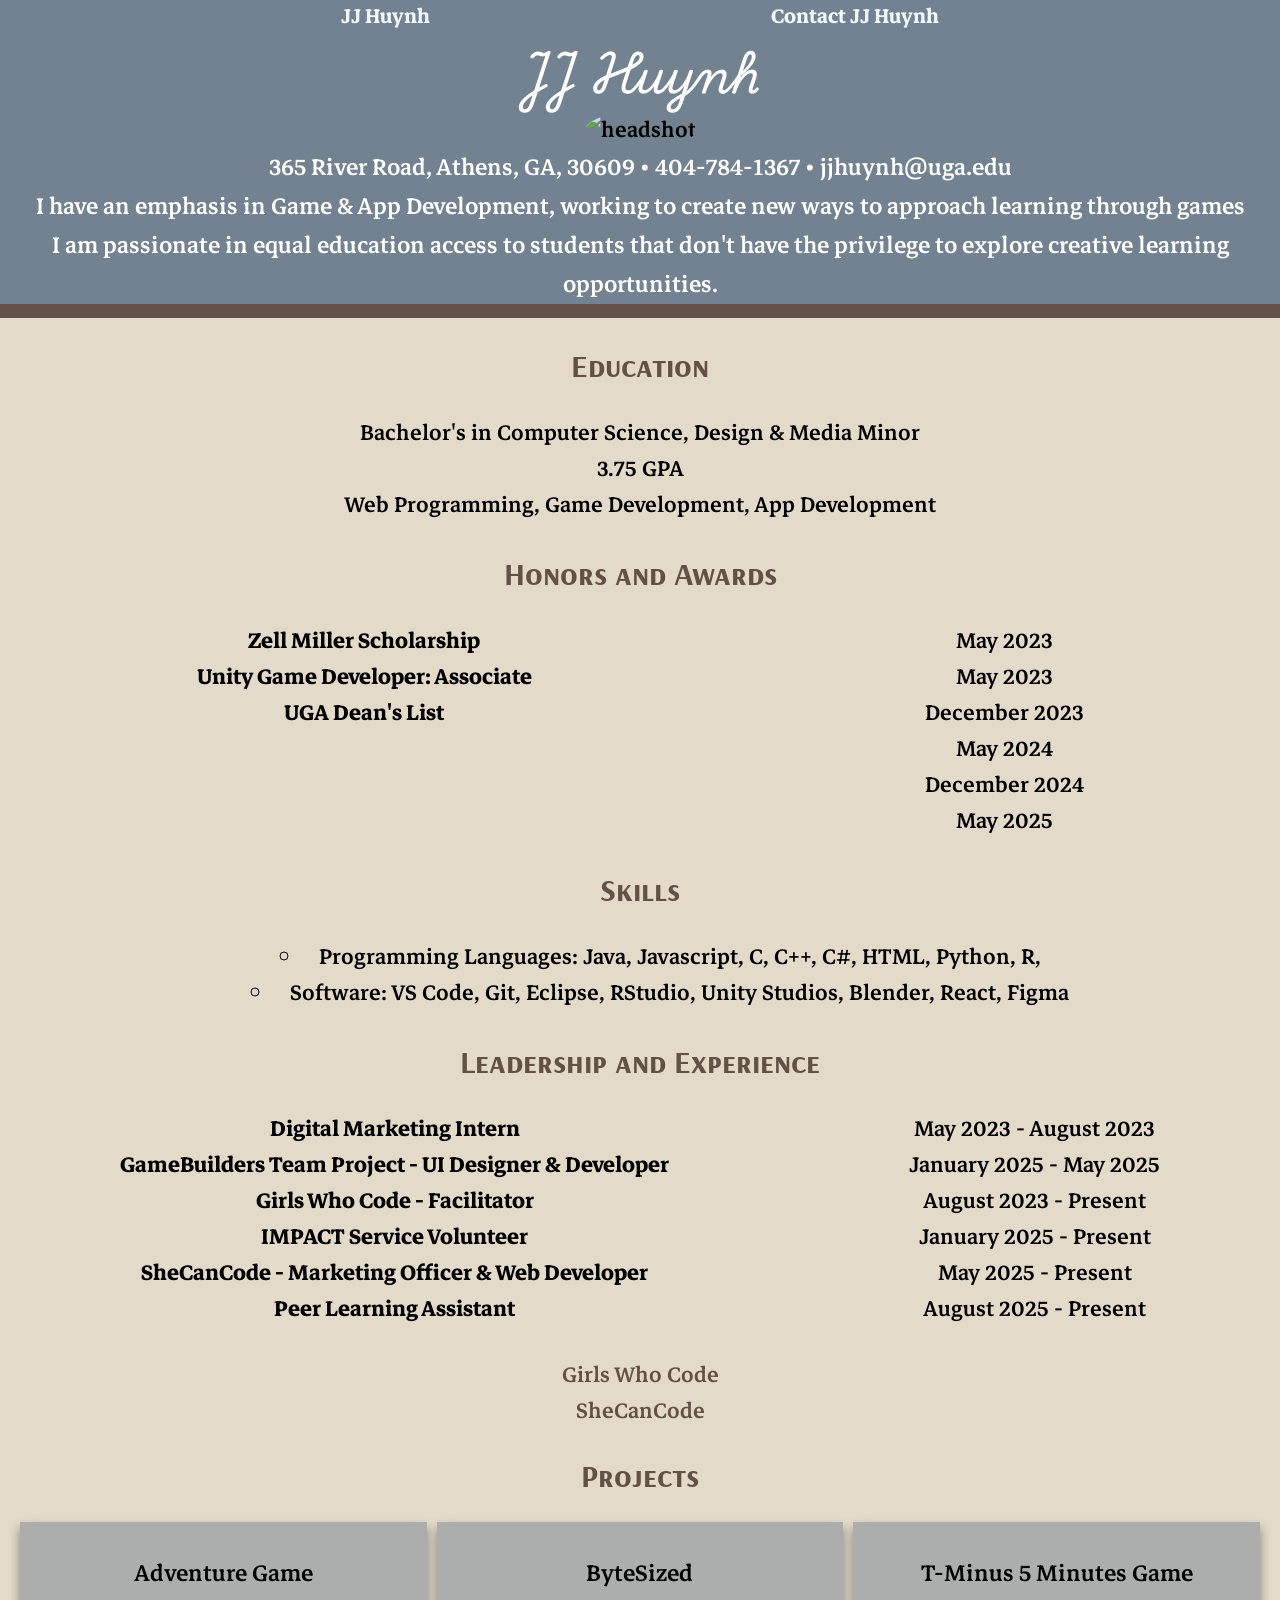
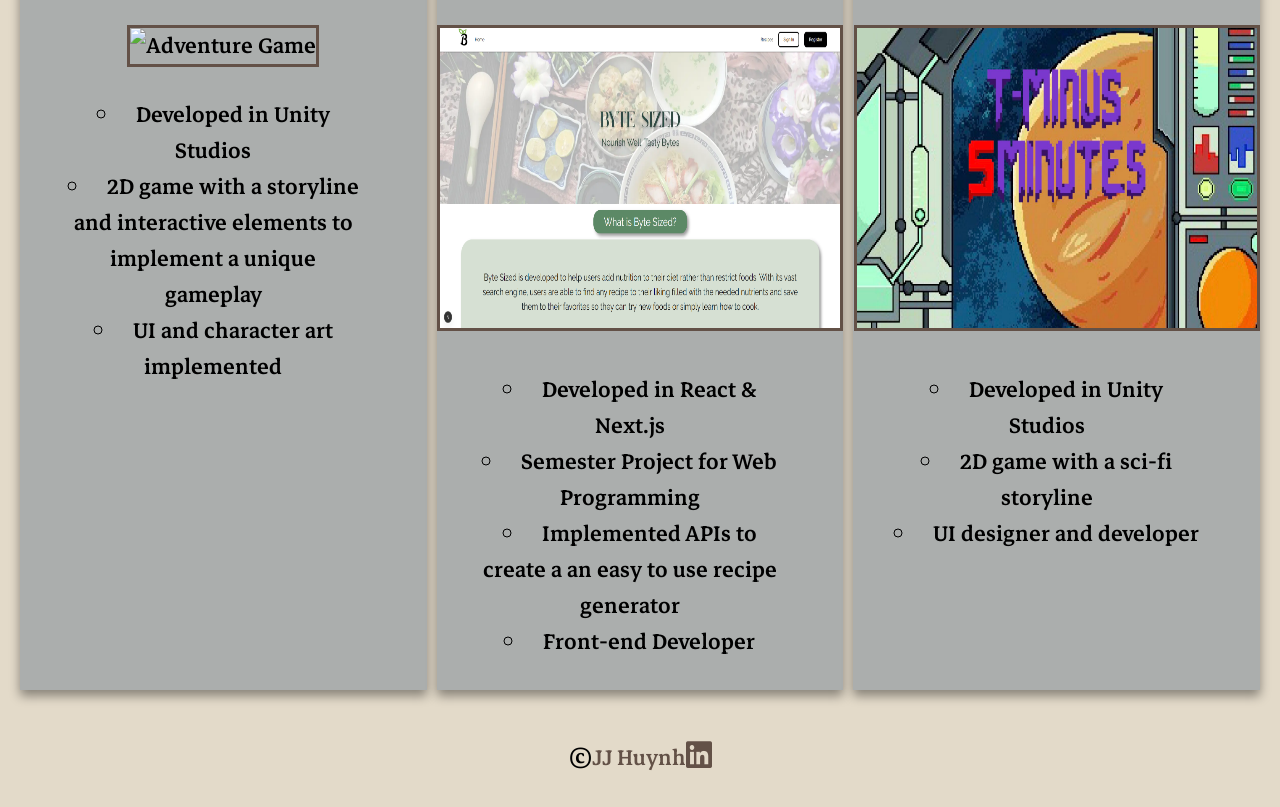
==== index.html @ e584d917 "cahnges" ====
<!DOCTYPE html>
<html lang="en">

<head>
    <meta charset="UTF-8">
    <meta name="viewport" content="width=device-width, initial-scale=1.0">
    <title>JJ Huynh</title>
    <link rel="stylesheet" href="https://cdnjs.cloudflare.com/ajax/libs/font-awesome/6.0.0-beta3/css/all.min.css">
    <link rel="stylesheet" href="css/style.css">
    <link rel="preconnect" href="https://fonts.googleapis.com">
    <link rel="preconnect" href="https://fonts.gstatic.com" crossorigin>
    <link
        href="https://fonts.googleapis.com/css2?family=Arsenal+SC:ital,wght@0,400;0,700;1,400;1,700&family=Markazi+Text:wght@400..700&family=Merriweather+Sans:ital,wght@0,300..800;1,300..800&family=Playwrite+DE+LA:wght@100..400&family=Thasadith:ital,wght@0,400;0,700;1,400;1,700&display=swap"
        rel="stylesheet">
</head>

<body>
    <nav>
        <p>
            JJ Huynh
        </p>
        <p>
            <a href="contact.html">Contact JJ Huynh</a>
        </p>
    </nav>
    <element class="splash">
        <section>
            <h1>
                JJ Huynh
            </h1>
            <img src="images/headshot.JPG" alt="headshot" width="200" height="200">
            <p>
                365 River Road, Athens, GA, 30609
                &bull;
                404-784-1367
                &bull;
                jjhuynh@uga.edu
            </p>
            <p>
                I have an emphasis in Game & App Development,
                working to create new ways to approach learning through games
                 <br> I am passionate in equal education access to students that don't have the privilege to explore creative learning opportunities.

                 
            </p>
        </section>
    </element>
    <hr>
    <section>
        <h2>
            Education
        </h2>
        <p>
           Bachelor's in Computer Science, Design & Media Minor
            <br>
            3.75 GPA
            <br>
            Web Programming, Game Development, App Development
        </p>
    </section>
    <section>
        <h2>
            Honors and Awards
        </h2>
        <dl>
            <dt>
                Zell Miller Scholarship
            <dd>
                May 2023
            </dd>
            </dt>
            <dt>
                Unity Game Developer: Associate
            <dd>
                May 2023
            </dd>
            </dt>
            <dt>
                UGA Dean's List
            <dd>
                December 2023 <br>
                May 2024 <br>
                December 2024 <br>
                May 2025
            </dd>
            </dt>
        </dl>
    </section>
    <section>
        <h2>
            Skills
        </h2>
        <ul>
            <li>
                Programming Languages: Java, Javascript, C, C++, C#, HTML, Python, R, 
            </li>
            <li>
                Software: VS Code, Git, Eclipse, RStudio, Unity Studios, Blender, React, Figma
            </li>
        </ul>
    </section>
    <section>
        <h2>
            Leadership and Experience
        </h2>
        <dl>
            <dt>
                Digital Marketing Intern
            <dd>
                May 2023 - August 2023
            </dd>
            </dt>
            <dt>
                GameBuilders Team Project - UI Designer & Developer
                <dd>
                    January 2025 - May 2025
                </dd>
            </dt>
            <dt>
                Girls Who Code - Facilitator
            <dd>
                August 2023 - Present
            </dd>
            <dt>
                IMPACT Service Volunteer 
                <dd>
                    January 2025 - Present
                </dd>
            </dt>
            </dt>
            <dt>
                SheCanCode - Marketing Officer & Web Developer
            <dd>
                May 2025 - Present
            </dd>
            </dt>
            <dt>
                Peer Learning Assistant
            <dd>
                August 2025 - Present
            </dd>
            </dt>
        </dl>
        <a href="https://girlswhocode.com/">Girls Who Code</a>
        <br>
        <a href="https://scc-website-six.vercel.app/">SheCanCode</a>
    </section>
    <section>
        <h2>
            Projects
        </h2>
        <div class="three-col">
            <div class="card">
                <h3>
                    Adventure Game
                </h3>
                <img src="images/adventurepng.png" alt="Adventure Game">
                <ul>
                    <li>
                        Developed in Unity Studios
                    </li>
                    <li>
                        2D game with a storyline and interactive elements to implement a unique gameplay
                    </li>
                    <Li>
                        UI and character art implemented
                    </Li>
                </ul>
            </div>
            <div class="card">
                <h3>
                    ByteSized
                </h3>
                <img src="images/byte.png" alt="ByteSized">
                <ul>
                    <li>
                        Developed in React & Next.js
                    </li>
                    <li>
                        Semester Project for Web Programming
                    </li>
                    <li>
                        Implemented APIs to create a an easy to use recipe generator
                    </li>
                    <li>
                        Front-end Developer
                    </li>
                </ul>
            </div>
            <div class="card">
                <h3>
                    T-Minus 5 Minutes Game
                </h3>
                <img src="images/tminus.jpeg" alt="T-Minus 5 Minutes Game ">
                <ul>
                    <li>
                        Developed in Unity Studios
                    </li>
                    <li>
                        2D game with a sci-fi storyline
                    </li>
                    <li>
                        UI designer and developer 
                    </li>
                </ul>
            </div>
        </div>
    </section>
    </div>
    <footer>
        &copy;
        <a href="contact.html">JJ Huynh</a>
        <a href="https://www.linkedin.com/in/jj-huynh-35815720b/">
            <i class="fa-brands fa-linkedin"></i>
        </a>
    </footer>
</body>

</html>
---- css/style.css ----
/* General Styles */

body {
    margin: 0;
    background-color: #E3DAC9;
    font-family: "Markazi Text", serif;
    font-weight: 500;
    font-size: 30px;
    text-align: center;
}

/* Nav Styles */
nav {
    display: flex;
    flex-direction: row;
    justify-content: space-evenly;
    padding: 0 0 0 0;
    background-color: #738290;
    font-weight: 700;
    text-align: center;
    font-size: 28px;
}

nav p,
nav a {
    color: aliceblue;
    margin: 0;
}

nav a {
    color: aliceblue;
    text-decoration: none;
}

nav a:hover {
    transition: 0.3s;
    color: #635147;
}

/* Footer Styles */
footer {
    display: flex;
    padding: 30px;
    justify-content: center;
    font-family: "Markazi Text", serif;
    font-weight: 500;
    font-size: 30px;

}

footer a {
    color: #635147;
    text-decoration: none;
}

footer a:hover {
    transition: 0.3s;
    color: aliceblue;
}

/* Splash Section */
.splash {
    border: 0;
}

.splash section {

    background-color: #738290;
}

.splash h1 {
    margin: 0;
    color: white;
    font-family: "Playwrite DE LA", serif;
    font-optical-sizing: auto;
    font-style: normal;
}

.splash img {
    border-radius: 50%;
}

.splash p {
    font-size: 32px;
    margin: 0;
    text-align: center;
    color: white;
}

/* Horizontal Rules */
hr {
    margin: 0;
    color: #635147;
    border: 7px solid;
}

/* Sections */
section {
    text-align: center;
}

/* Section Headings */
section h2 {
    display: flex;
    justify-content: center;
    color: #635147;
    font-family: "Arsenal SC", serif;
    font-weight: 700;
    font-style: normal;
    text-align: center;
    font-size: 32px;
}

/* Paragraph Styles */
section p {
    text-align: center;
}

/* link styles */
section a {
    text-decoration: none;
    color: #635147
}

section a:hover {
    color: aliceblue;
}

/* List Styles */
ul {
    list-style-type: circle;
    list-style-position: inside;
}

dl {
    display: grid;
}

dl dt {
    font-weight: bold;
}

dl dd {
    margin: 0;
    grid-column-start: 2;
}

/* Project Section */
.three-col {
    display: grid;
    grid-template-columns: repeat(3, 1fr);
    border: #635147;
    gap: 10px;
    margin: 20px;
}

.card {
    box-shadow: 0 6px 10px 0 rgba(0, 0, 0, 0.4);
    transition: 0.5s;
    background-color: #ABAEAD;
    border: #635147;
    justify-content: center;
    align-items: center;
}

.card li {
    padding: 0 60px 0 0;
}

.card img {
    width: 400px;
    height: 300px;
    border: #635147 solid;
}

.card h3 {
    font-family: "Markazi Text", serif;
    font-weight: 500;
    font-size: 32px;
}

.card:hover {
    box-shadow: 0 8px 16px 0 rgb(0, 0, 0, 0.8);
}

/* Contact Page Styles */
.one-col {
    display: grid;
    text-align: center;
    border: 3px;
    display: inline-block;
}

form {
    margin: 0;
    background-color: #E3DAC9;
    font-family: "Markazi Text", serif;
    font-weight: 500;
    font-size: 30px;
    text-align: center;
}

form input,
form textarea {
    width: 100%;
    padding: 12px 20px;
    margin: 8px 0;
    border: 3px solid #ccc;
    transition: 0.5s;
    resize: vertical;
    margin: 8px 0;
    box-sizing: border-box;
    outline: none;
}

form input:focus,
form textarea:focus {
    border: 3px solid #555;
    transition: .5s;
}

form button {
    font-family: "Markazi Text", serif;
    font-weight: 500;
    font-size: 30px;
    background-color: #635147;
    color: aliceblue;
    border: none;
    padding: 16px 32px;
    margin: 4px 2px;
    box-shadow: 0 8px 16px 0 rgba(0, 0, 0, 0.2), 0 6px 20px 0 rgba(0, 0, 0, 0.19);
}

form button:hover {
    cursor: pointer;
    background-color: aliceblue;
    color: #635147;
    transition-duration: 0.4s;
    box-shadow: 0 8px 16px 0 rgba(0, 0, 0, 0.2), 0 6px 20px 0 rgba(0, 0, 0, 0.19);
}

/* Thank You Page*/

.thankyou h3 {
    padding: 100px;
    font-family: "Playwrite DE LA", serif;
    font-optical-sizing: auto;
    font-style: normal;
}

.thankyou a {
    text-decoration: none;
    color: #635147;
}

.thankyou a:hover {
    transition: 0.3s;
    color: aliceblue
}

@media (max-width: 1000px) {

    .three-col {
        grid-template-columns: 1fr;
        /* stack cards vertically */
        margin: 20px auto;
    }

    .card {
        padding: 20px;
    }

}
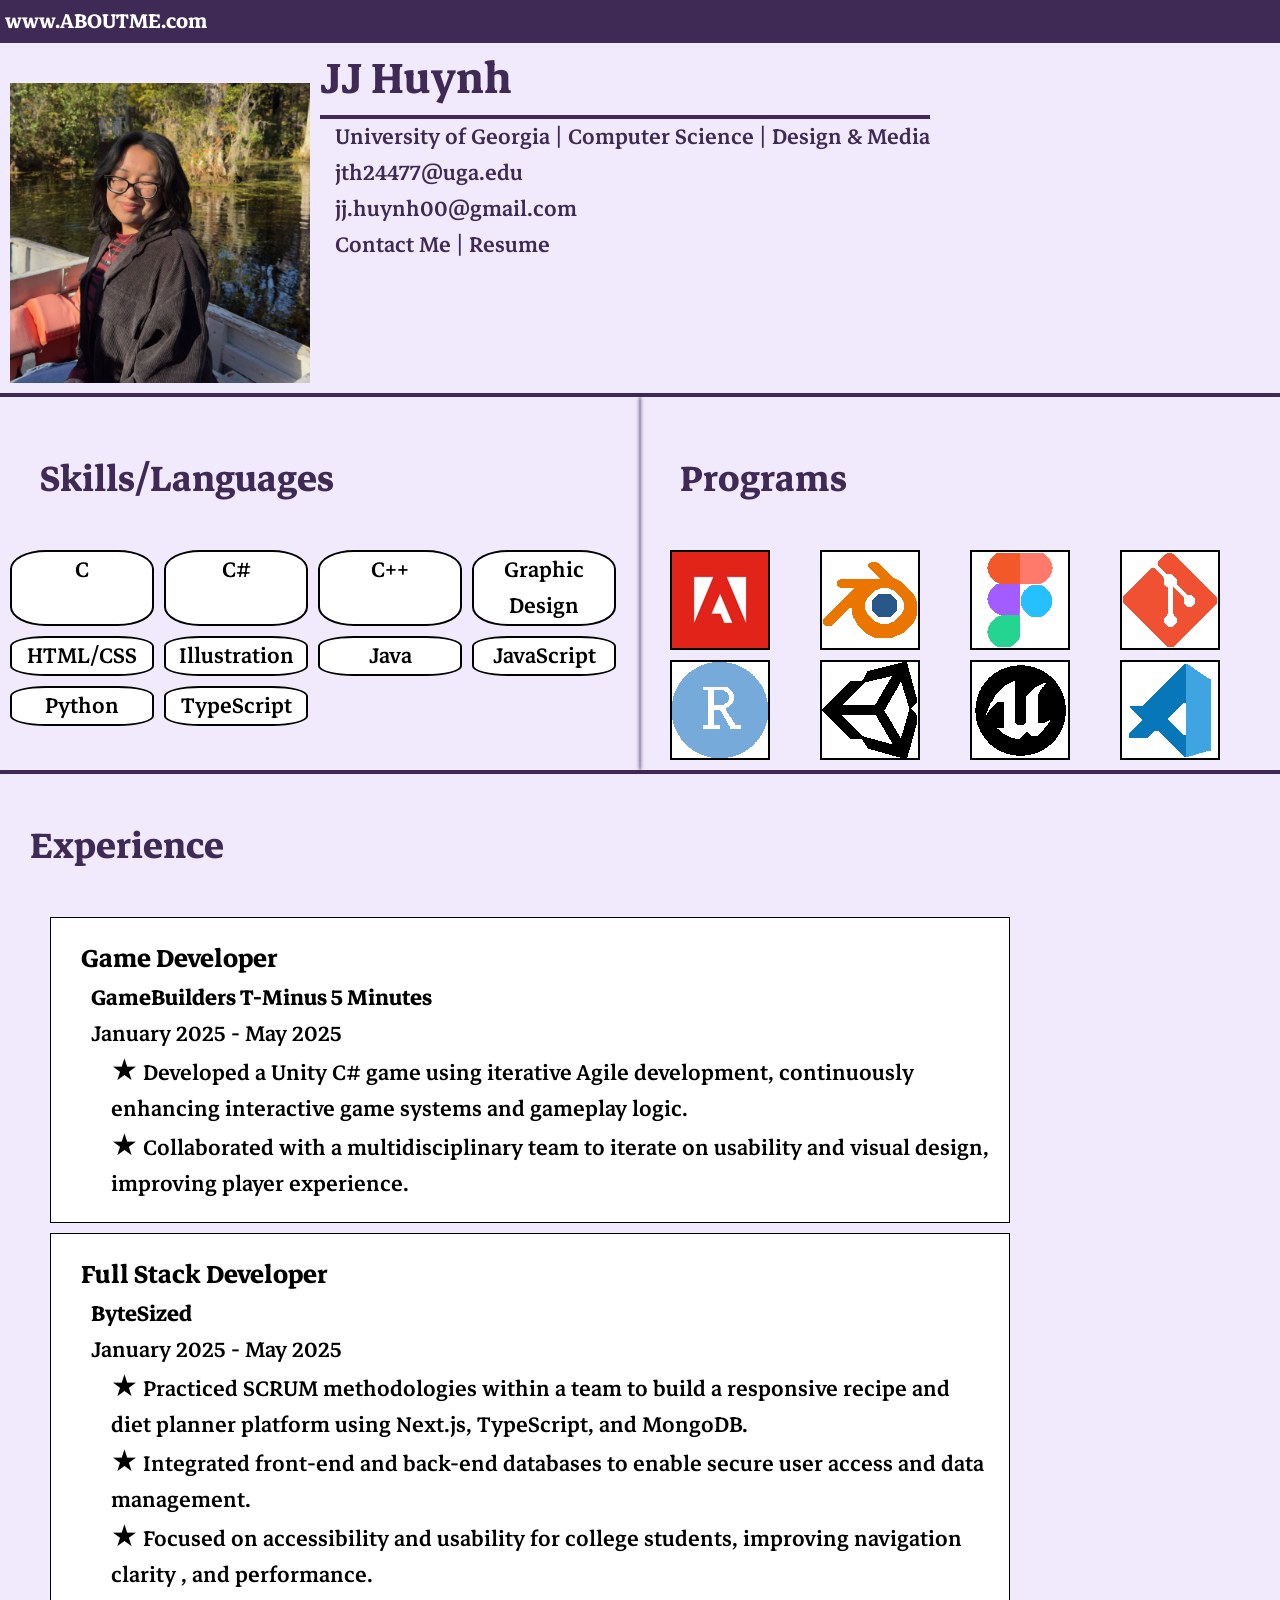
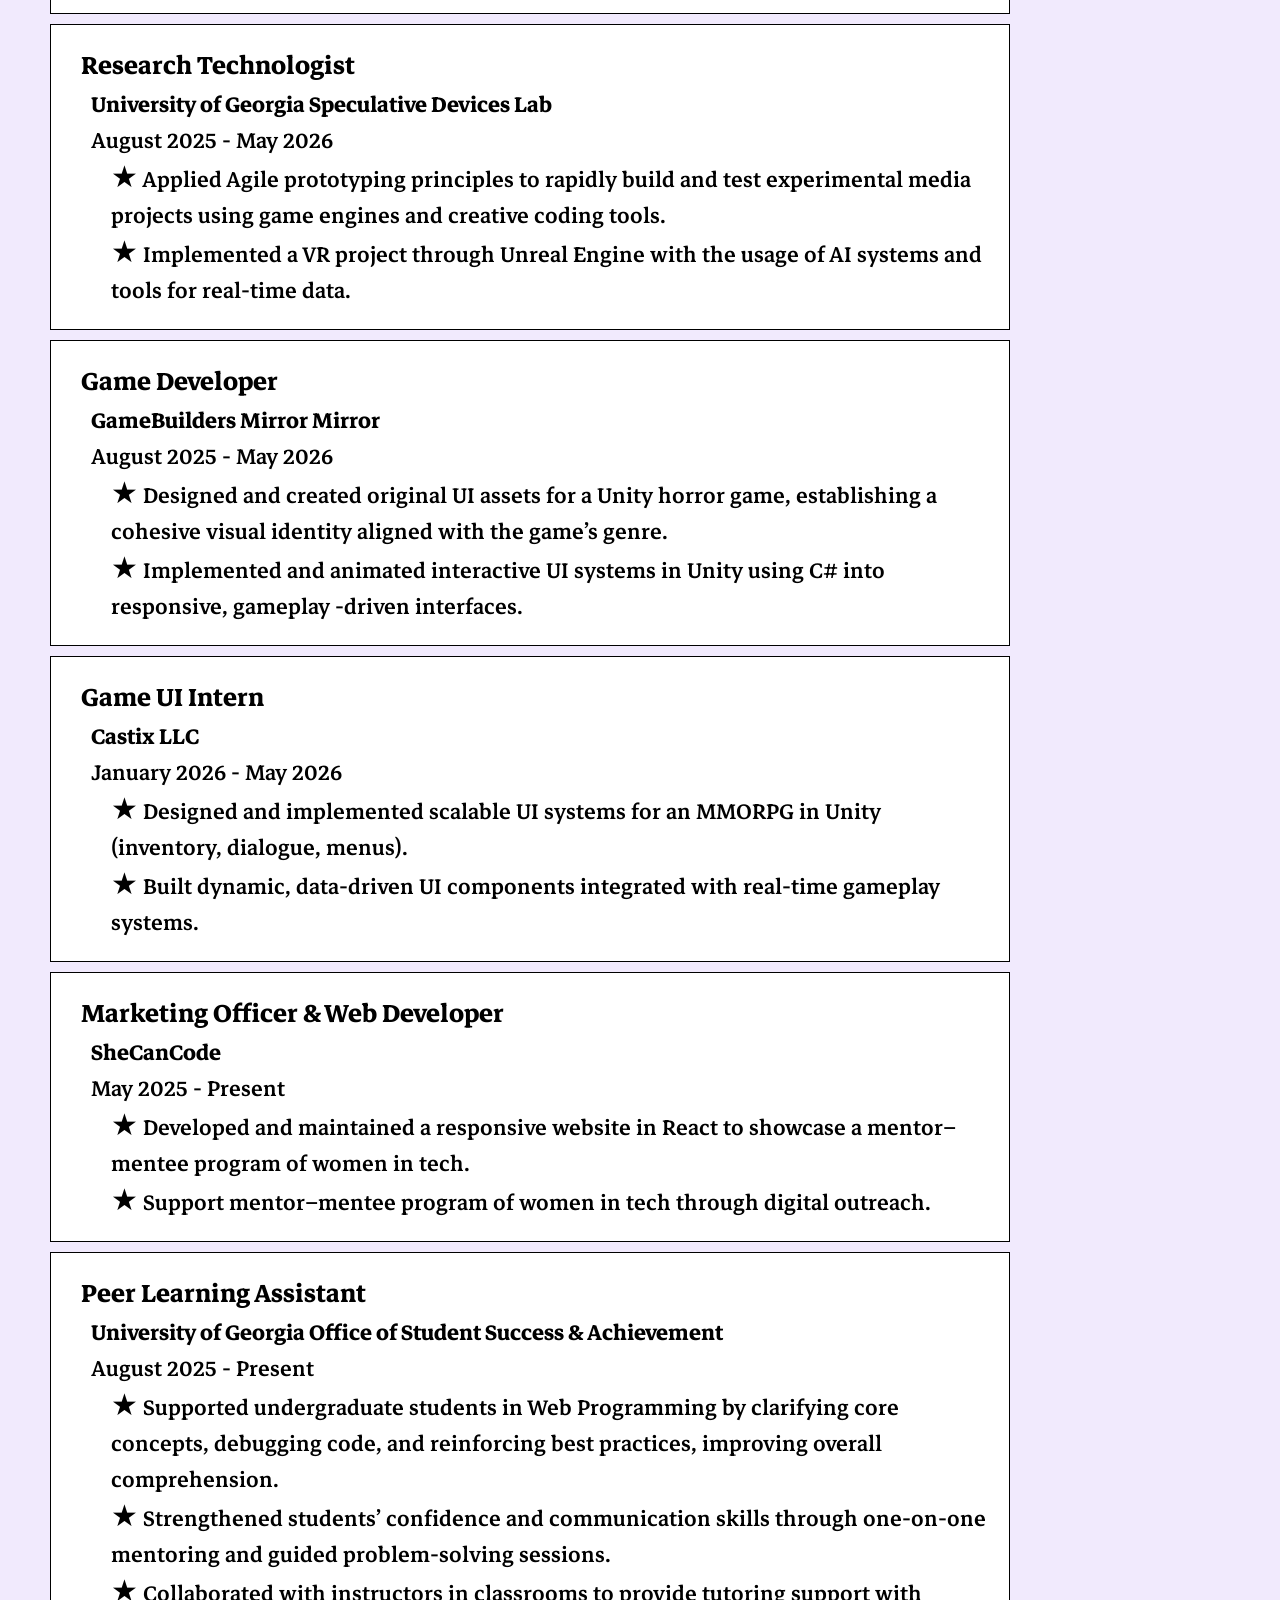
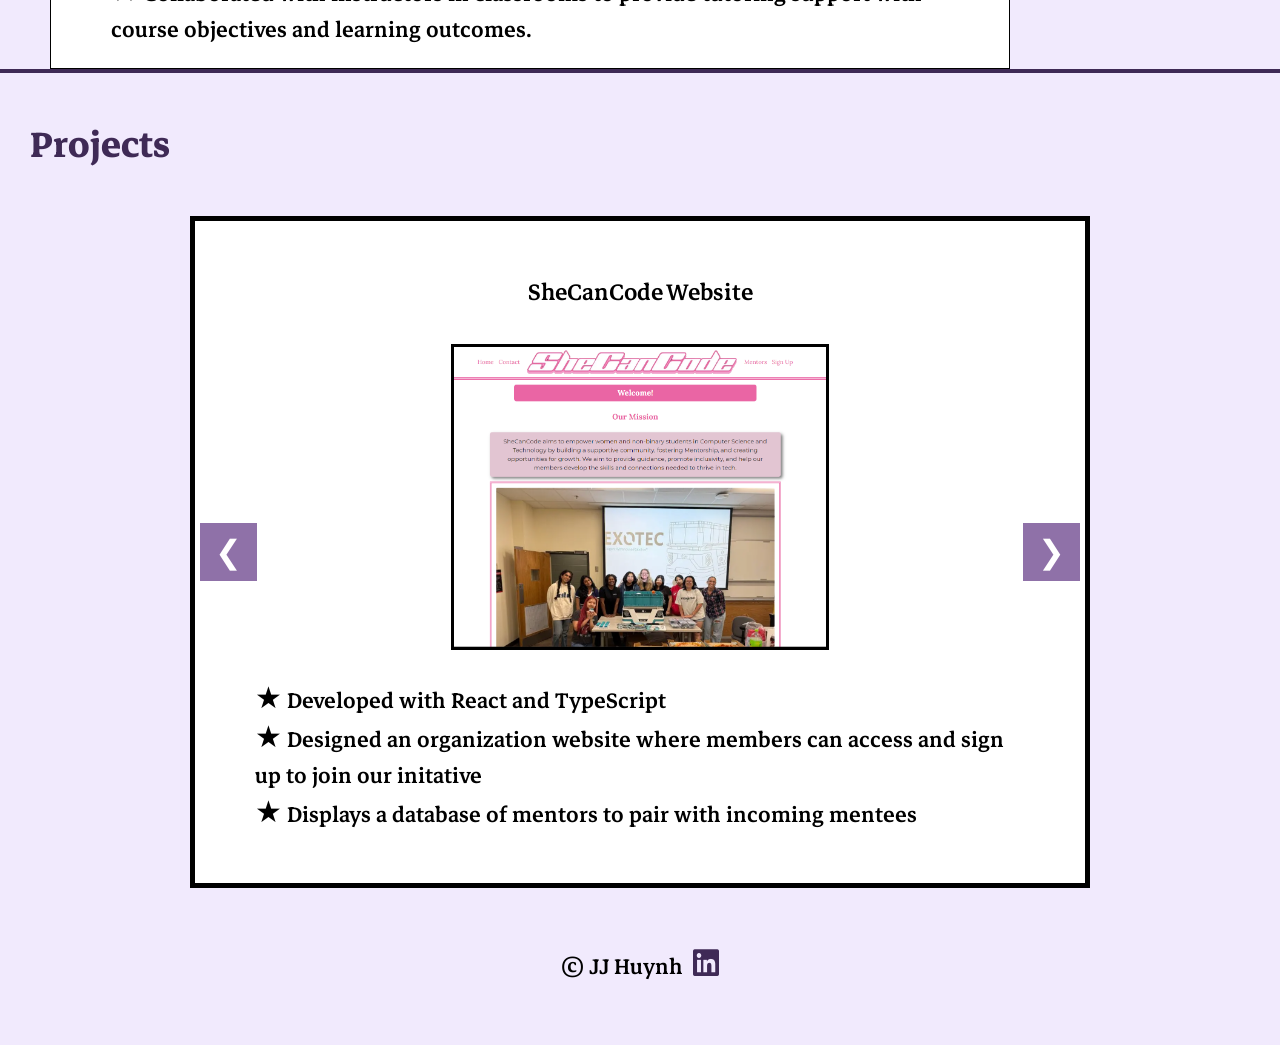
==== commit d5b56f65: "updated version 2026" ====
--- a/index.html
+++ b/index.html
@@ -17,203 +17,268 @@
 <body>
     <nav>
         <p>
-            JJ Huynh
-        </p>
-        <p>
-            <a href="contact.html">Contact JJ Huynh</a>
+            www.ABOUTME.com
         </p>
     </nav>
-    <element class="splash">
-        <section>
+    <div class="splash">
+        <img src="images/headshot.JPG" alt="headshot" width="200" height="200">
+        <div class="text">
             <h1>
                 JJ Huynh
             </h1>
-            <img src="images/headshot.JPG" alt="headshot" width="200" height="200">
+            <hr>
             <p>
-                365 River Road, Athens, GA, 30609
-                &bull;
-                404-784-1367
-                &bull;
-                jjhuynh@uga.edu
+                University of Georgia | Computer Science | Design & Media
+                <br>
+                jth24477@uga.edu
+                <br>
+                jj.huynh00@gmail.com
+                <br>
+                <a href="contact.html">Contact Me</a> |
+                <a href="Resume.pdf" target="_blank">Resume</a>
             </p>
-            <p>
-                I have an emphasis in Game & App Development,
-                working to create new ways to approach learning through games
-                 <br> I am passionate in equal education access to students that don't have the privilege to explore creative learning opportunities.
-
-                 
-            </p>
-        </section>
-    </element>
+        </div>
+    </div>
     <hr>
+    <div class="skills-container">
+        <div class="skills-card">
+            <h2> Skills/Languages </h2>
+            <ul class="skills-list">
+                <li class="skills-list-item">C</li>
+                <li class="skills-list-item">C#</li>
+                <li class="skills-list-item">C++</li>
+                <li class="skills-list-item">Graphic Design</li>
+                <li class="skills-list-item">HTML/CSS</li>
+                <li class="skills-list-item">Illustration</li>
+                <li class="skills-list-item">Java</li>
+                <li class="skills-list-item">JavaScript</li>
+                <li class="skills-list-item">Python</li>
+                <li class="skills-list-item">TypeScript</li>
+            </ul>
+        </div>
+        <div class="skills-card">
+            <h2> Programs </h2>
+            <ul class="skills-list">
+                <li><img src="images/adobe.png"><span>Adobe Creative Cloud</span></li>
+                <li><img src="images/blender.png"><span>Blender</span></li>
+                <li><img src="images/figma.png"><span>Figma</span></li>
+                <li><img src="images/git.png"><span>Git</span></li>
+                <li><img src="images/rstudio.png"><span>RStudio</span></li>
+                <li><img src="images/unity.png"><span>Unity Studio</span></li>
+                <li><img src="images/unreal.png"><span>Unreal Engine</span></li>
+                <li><img src="images/vs.png"><span>Visual Studio Code</span></li>
+            </ul>
+        </div>
+    </div>
     <section>
+        <hr>
         <h2>
-            Education
+            Experience
         </h2>
-        <p>
-           Bachelor's in Computer Science, Design & Media Minor
-            <br>
-            3.75 GPA
-            <br>
-            Web Programming, Game Development, App Development
-        </p>
+        <div class="experience-card">
+            <article class="experience-item">
+                <h3>Game Developer</h3>
+                <h4>GameBuilders T-Minus 5 Minutes</h4>
+                <span>January 2025 - May 2025</span>
+                <p>★ Developed a Unity C# game using iterative Agile development, continuously enhancing interactive
+                    game systems and gameplay logic. <br>
+                    ★ Collaborated with a multidisciplinary team to iterate on usability and visual design, improving
+                    player
+                    experience.</p>
+            </article>
+        </div>
+        <div class="experience-card">
+            <article class="experience-item">
+                <h3>Full Stack Developer</h3>
+                <h4>ByteSized</h4>
+                <span>January 2025 - May 2025</span>
+                <p>★ Practiced SCRUM methodologies within a team to build a responsive recipe and diet planner platform
+                    using Next.js, TypeScript, and MongoDB. <br>
+                    ★ Integrated front-end and back-end databases to enable secure user access and data management. <br>
+                    ★ Focused on accessibility and usability for college students, improving navigation clarity , and
+                    performance.</p>
+            </article>
+        </div>
+        <div class="experience-card">
+            <article class="experience-item">
+                <h3>Research Technologist</h3>
+                <h4>University of Georgia Speculative Devices Lab</h4>
+                <span>August 2025 - May 2026</span>
+                <p>★ Applied Agile prototyping principles to rapidly build and test experimental media projects using
+                    game
+                    engines and creative coding tools. <br>
+                    ★ Implemented a VR project through Unreal Engine with the usage of AI systems and tools for
+                    real-time
+                    data.
+                </p>
+            </article>
+        </div>
+        <div class="experience-card">
+            <article class="experience-item">
+                <h3>Game Developer</h3>
+                <h4>GameBuilders Mirror Mirror</h4>
+                <span>August 2025 - May 2026</span>
+                <p>★ Designed and created original UI assets for a Unity horror game, establishing a cohesive visual
+                    identity
+                    aligned with the game’s genre. <br>
+                    ★ Implemented and animated interactive UI systems in Unity using C# into responsive, gameplay
+                    -driven
+                    interfaces.</p>
+            </article>
+        </div>
+        <div class="experience-card">
+            <article class="experience-item">
+                <h3>Game UI Intern</h3>
+                <h4>Castix LLC</h4>
+                <span>January 2026 - May 2026</span>
+                <p>★ Designed and implemented scalable UI systems for an MMORPG in Unity (inventory, dialogue, menus).
+                    <br>
+                    ★ Built dynamic, data-driven UI components integrated with real-time gameplay systems.
+                </p>
+            </article>
+        </div>
+        <div class="experience-card">
+            <article class="experience-item">
+                <h3>Marketing Officer & Web Developer</h3>
+                <h4>SheCanCode</h4>
+                <span>May 2025 - Present</span>
+                <p>★ Developed and maintained a responsive website in React to showcase a mentor–mentee program of women
+                    in tech. <br>
+                    ★ Support mentor–mentee program of women in tech through digital outreach.
+                </p>
+            </article>
+        </div>
+        <div class="experience-card">
+            <article class="experience-item">
+                <h3>Peer Learning Assistant</h3>
+                <h4>University of Georgia Office of Student Success & Achievement</h4>
+                <span>August 2025 - Present</span>
+                <p>★ Supported undergraduate students in Web Programming by clarifying core concepts, debugging code,
+                    and reinforcing best practices, improving overall comprehension. <br>
+                    ★ Strengthened students’ confidence and communication skills through one-on-one mentoring and guided
+                    problem-solving sessions. <br>
+                    ★ Collaborated with instructors in classrooms to provide tutoring support with course objectives and
+                    learning outcomes.</p>
+            </article>
+        </div>
     </section>
     <section>
-        <h2>
-            Honors and Awards
-        </h2>
-        <dl>
-            <dt>
-                Zell Miller Scholarship
-            <dd>
-                May 2023
-            </dd>
-            </dt>
-            <dt>
-                Unity Game Developer: Associate
-            <dd>
-                May 2023
-            </dd>
-            </dt>
-            <dt>
-                UGA Dean's List
-            <dd>
-                December 2023 <br>
-                May 2024 <br>
-                December 2024 <br>
-                May 2025
-            </dd>
-            </dt>
-        </dl>
-    </section>
-    <section>
-        <h2>
-            Skills
-        </h2>
-        <ul>
-            <li>
-                Programming Languages: Java, Javascript, C, C++, C#, HTML, Python, R, 
-            </li>
-            <li>
-                Software: VS Code, Git, Eclipse, RStudio, Unity Studios, Blender, React, Figma
-            </li>
-        </ul>
-    </section>
-    <section>
-        <h2>
-            Leadership and Experience
-        </h2>
-        <dl>
-            <dt>
-                Digital Marketing Intern
-            <dd>
-                May 2023 - August 2023
-            </dd>
-            </dt>
-            <dt>
-                GameBuilders Team Project - UI Designer & Developer
-                <dd>
-                    January 2025 - May 2025
-                </dd>
-            </dt>
-            <dt>
-                Girls Who Code - Facilitator
-            <dd>
-                August 2023 - Present
-            </dd>
-            <dt>
-                IMPACT Service Volunteer 
-                <dd>
-                    January 2025 - Present
-                </dd>
-            </dt>
-            </dt>
-            <dt>
-                SheCanCode - Marketing Officer & Web Developer
-            <dd>
-                May 2025 - Present
-            </dd>
-            </dt>
-            <dt>
-                Peer Learning Assistant
-            <dd>
-                August 2025 - Present
-            </dd>
-            </dt>
-        </dl>
-        <a href="https://girlswhocode.com/">Girls Who Code</a>
-        <br>
-        <a href="https://scc-website-six.vercel.app/">SheCanCode</a>
-    </section>
-    <section>
+        <hr>
         <h2>
             Projects
         </h2>
-        <div class="three-col">
-            <div class="card">
-                <h3>
-                    Adventure Game
-                </h3>
-                <img src="images/adventurepng.png" alt="Adventure Game">
-                <ul>
-                    <li>
-                        Developed in Unity Studios
-                    </li>
-                    <li>
-                        2D game with a storyline and interactive elements to implement a unique gameplay
-                    </li>
-                    <Li>
-                        UI and character art implemented
-                    </Li>
-                </ul>
+        <div class="carousel">
+            <button class="prev">&#10094</button>
+            <div class="track">
+                <div class="card">
+                    <h3>
+                        <a href="https://www.uga-shecancode.dev/" target="_blank">SheCanCode Website</a>
+                    </h3>
+                    <img src="images/scc.png" alt="SheCanCode">
+                    <ul>
+                        <li>
+                            ★ Developed with React and TypeScript
+                        </li>
+                        <li>
+                            ★ Designed an organization website where members can access and sign up to join our
+                            initative
+                        </li>
+                        <li>
+                            ★ Displays a database of mentors to pair with incoming mentees
+                        </li>
+                    </ul>
+                </div>
+                <div class="card">
+                    <h3>
+                        ByteSized
+                    </h3>
+                    <img src="images/byte.png" alt="ByteSized">
+                    <ul>
+                        <li>
+                            ★ Developed with React, MongoDB, and Next.js
+                        </li>
+                        <li>
+                            ★ Implemented APIs to create an easy to use recipe generator and diet planner
+                        </li>
+                        <li>
+                            ★ Fully-developed with authentication and back-end services
+                        </li>
+                    </ul>
+                </div>
+                <div class="card">
+                    <h3>
+                        <a href="https://mr-teal.itch.io/t-minus-5-minutes">T-Minus 5 Minutes Game</a>
+                    </h3>
+                    <img src="images/tminus.jpeg" alt="T-Minus 5 Minutes Game ">
+                    <ul>
+                        <li>
+                            ★ Developed with C# and Unity Studios
+                        </li>
+                        <li>
+                            ★ Designed and created original interactive UI assets
+                        </li>
+                        <li>
+                            ★ Implementation of UI systems that interacted with backend gameplay mechanics
+                        </li>
+                    </ul>
+                </div>
+                <div class="card">
+                    <h3>
+                        Mirror Mirror
+                    </h3>
+                    <img src="./images/mirror.png" alt="Mirror Mirror Game">
+                    <ul>
+                        <li>
+                            ★ Developed with C# and Unity Studios
+                        </li>
+                        <li>
+                            ★ Designed and created original interactive UI assets
+                        </li>
+                        <li>
+                            ★ Implementation of UI systems that interacted with backend gameplay mechanics
+                        </li>
+                    </ul>
+                </div>
             </div>
-            <div class="card">
-                <h3>
-                    ByteSized
-                </h3>
-                <img src="images/byte.png" alt="ByteSized">
-                <ul>
-                    <li>
-                        Developed in React & Next.js
-                    </li>
-                    <li>
-                        Semester Project for Web Programming
-                    </li>
-                    <li>
-                        Implemented APIs to create a an easy to use recipe generator
-                    </li>
-                    <li>
-                        Front-end Developer
-                    </li>
-                </ul>
-            </div>
-            <div class="card">
-                <h3>
-                    T-Minus 5 Minutes Game
-                </h3>
-                <img src="images/tminus.jpeg" alt="T-Minus 5 Minutes Game ">
-                <ul>
-                    <li>
-                        Developed in Unity Studios
-                    </li>
-                    <li>
-                        2D game with a sci-fi storyline
-                    </li>
-                    <li>
-                        UI designer and developer 
-                    </li>
-                </ul>
-            </div>
+            <button class="next">&#10095</button>
         </div>
     </section>
     </div>
     <footer>
-        &copy;
-        <a href="contact.html">JJ Huynh</a>
-        <a href="https://www.linkedin.com/in/jj-huynh-35815720b/">
-            <i class="fa-brands fa-linkedin"></i>
-        </a>
+        <p>
+            &copy;
+            JJ Huynh
+            <a href="https://www.linkedin.com/in/jj-huynh-35815720b/" target="_blank">
+                <i class="fa-brands fa-linkedin"></i>
+            </a>
+        </p>
     </footer>
+    <script>
+        const track = document.querySelector(".track");
+        const cards = document.querySelectorAll(".track .card");
+
+        let index = 0;
+
+        document.querySelector(".next").addEventListener("click", () => {
+            index++;
+
+            if (index >= cards.length) {
+                index = 0;
+            }
+
+            track.style.transform = `translateX(-${index * 100}%)`;
+        });
+
+        document.querySelector(".prev").addEventListener("click", () => {
+            index--;
+
+            if (index < 0) {
+                index = cards.length - 1;
+            }
+
+            track.style.transform = `translateX(-${index * 100}%)`;
+        });
+    </script>
 </body>
 
-</html>
+</html>
--- a/css/style.css
+++ b/css/style.css
@@ -2,39 +2,35 @@
 
 body {
     margin: 0;
-    background-color: #E3DAC9;
+    background-color: #f1eafd;
     font-family: "Markazi Text", serif;
     font-weight: 500;
     font-size: 30px;
-    text-align: center;
+    text-align: left;
 }
 
 /* Nav Styles */
 nav {
     display: flex;
-    flex-direction: row;
-    justify-content: space-evenly;
-    padding: 0 0 0 0;
-    background-color: #738290;
+    padding: 5px;
+    background-color: #3F2A56;
     font-weight: 700;
-    text-align: center;
     font-size: 28px;
 }
 
-nav p,
+nav p {
+    color: white;
+    margin: 0;
+    text-align: left;
+}
+
 nav a {
-    color: aliceblue;
-    margin: 0;
-}
-
-nav a {
-    color: aliceblue;
+    color: white;
     text-decoration: none;
 }
 
 nav a:hover {
-    transition: 0.3s;
-    color: #635147;
+    color:#f1eafd;
 }
 
 /* Footer Styles */
@@ -49,86 +45,111 @@
 }
 
 footer a {
-    color: #635147;
+    color: #3F2A56;
     text-decoration: none;
+    margin-left: 5px;
 }
 
 footer a:hover {
     transition: 0.3s;
-    color: aliceblue;
+    color: white;
 }
 
 /* Splash Section */
 .splash {
-    border: 0;
-}
-
-.splash section {
-
-    background-color: #738290;
+    display: flex;
+    background-size: cover;
+    background-position: center;
+    background-repeat: no-repeat;
+    background-attachment: scroll;
 }
 
 .splash h1 {
     margin: 0;
-    color: white;
-    font-family: "Playwrite DE LA", serif;
+    color: #3F2A56;
+    font-family: "Markazi Text", serif;
     font-optical-sizing: auto;
     font-style: normal;
+    text-align: left;
+}
+
+.splash p {
+    font-size: 1em;
+    margin: 0;
+    padding-left: 15px;
+    text-align: left;
+    color: #3F2A56;
 }
 
 .splash img {
-    border-radius: 50%;
-}
-
-.splash p {
-    font-size: 32px;
-    margin: 0;
-    text-align: center;
+    width: 10em;
+    height: auto;
+    margin: 0;
+    padding: 10px;
+    padding-top: 40px;
+}
+
+.splash a {
+    color: #3F2A56;
+    text-decoration: none;
+}
+
+.splash a:hover {
     color: white;
 }
 
 /* Horizontal Rules */
 hr {
     margin: 0;
-    color: #635147;
-    border: 7px solid;
+    color: #3F2A56;
+    border: 2px solid;
 }
 
 /* Sections */
 section {
-    text-align: center;
-}
-
-/* Section Headings */
-section h2 {
-    display: flex;
-    justify-content: center;
-    color: #635147;
-    font-family: "Arsenal SC", serif;
+    text-align: left;
+}
+
+/* Headings */
+h2 {
+    display: flex;
+    justify-content: left;
+    color: #3F2A56;
+    font-family: "Markazi Text", serif;
     font-weight: 700;
-    font-style: normal;
-    text-align: center;
-    font-size: 32px;
+    font-style: bold;
+    text-align: left;
+    font-size: 50px;
+    padding-left: 30px;
+}
+
+.h3 {
+    color: black;
 }
 
 /* Paragraph Styles */
 section p {
-    text-align: center;
+    text-align: left;
+}
+
+.indent {
+    margin-left: 40px;
+    text-indent: -40px;
 }
 
 /* link styles */
 section a {
     text-decoration: none;
-    color: #635147
+    color: black;
 }
 
 section a:hover {
-    color: aliceblue;
+    color:#f1eafd ;
 }
 
 /* List Styles */
 ul {
-    list-style-type: circle;
+    list-style-type: none;
     list-style-position: inside;
 }
 
@@ -145,22 +166,138 @@
     grid-column-start: 2;
 }
 
-/* Project Section */
-.three-col {
+/* Skills Card */
+.skills-container {
     display: grid;
-    grid-template-columns: repeat(3, 1fr);
-    border: #635147;
+    grid-template-columns: repeat(2, 1fr);
+}
+
+.skills-card {
+    padding: 10px;
+    box-shadow: 0 0 4px 0 rgba(63, 42, 86);
+    transition: 0.5s;
+}
+
+.skills-list {
+    display: flex;
+    flex-wrap: wrap;
+    list-style-type: none;
+    padding: 0;
+    margin: 0;
     gap: 10px;
-    margin: 20px;
-}
-
-.card {
+    text-align: center;
+}
+
+.skills-list-item {
+    background-color: white;
+    border: 2px solid;
+    border-radius: 25%;
+}
+
+.skills-list-item:hover {
+    background-color: white;
+    border: 2px solid;
+    border-radius: 25%;
     box-shadow: 0 6px 10px 0 rgba(0, 0, 0, 0.4);
-    transition: 0.5s;
-    background-color: #ABAEAD;
-    border: #635147;
+    transition: .5s;
+}
+
+.skills-list li {
+    position: relative;
+    width: calc(25% - 15px);
+    display: flex;
+    justify-content: center;
+}
+
+.skills-list img {
+    height: auto;
+    box-sizing: border-box;
+}
+
+.skills-list img:hover {
+    box-shadow: 0 6px 10px 0 rgba(0, 0, 0, 0.4);
+    transition: .5s;
+}
+
+.skills-list span {
+    position: absolute;
+    inset: 0;
+    display: flex;
     justify-content: center;
     align-items: center;
+    background: rgba(69, 19, 110, 0.6);
+    color: white;
+    opacity: 0;
+    transition: .5s;
+    font-weight: bold;
+}
+
+.skills-list li:hover span {
+    opacity: 1;
+}
+
+/* Exerience Section */
+
+.experience {
+    max-width: 900px;
+    margin: 0 auto;
+}
+
+.experience-item {
+    padding: 20px;
+    border: 1px solid;
+    margin-top: 10px;
+
+}
+
+.experience-item h3 {
+    margin: 0;
+    padding-left: 10px;
+}
+
+.experience-item h4 {
+    margin: 0;
+    padding-left: 20px;
+}
+
+.experience-item span {
+    margin: 0;
+    padding-left: 20px;
+}
+
+.experience-item p {
+    margin: 0;
+    padding-left: 40px;
+}
+
+.experience-card {
+    background-color: white;
+    width: 75%;
+    margin-left: 50px;
+}
+
+
+
+
+/* Project Section */
+.carousel {
+    position: relative;
+    max-width: 900px;
+    margin: auto;
+    overflow: hidden;
+    background-color: white;
+}
+
+.track {
+    display: flex;
+    transition: transform .5s ease;
+}
+
+.card {
+    min-width: 100%;
+    box-sizing: border-box;
+    padding: 20px;
+    border: 5px solid;
 }
 
 .card li {
@@ -168,36 +305,64 @@
 }
 
 .card img {
-    width: 400px;
+    display: block;
+    width: auto;
     height: 300px;
-    border: #635147 solid;
+    margin-left: auto;
+    margin-right:auto;
+    border: black solid;
 }
 
 .card h3 {
     font-family: "Markazi Text", serif;
     font-weight: 500;
     font-size: 32px;
-}
-
-.card:hover {
-    box-shadow: 0 8px 16px 0 rgb(0, 0, 0, 0.8);
+    text-align: center;
+}
+
+.prev, .next {
+    position: absolute;
+    top: 50%;
+    transform: translateY(-50%);
+    border: none;
+    background: rgba(69, 19, 110,.6);
+    color: white;
+    font-size: 2rem;
+    cursor: pointer;
+    padding: 10px 15px;
+    z-index: 100;
+}
+
+.prev {
+    left: 10px;
+}
+
+.next {
+    right: 10px;
+}
+
+.prev:hover,
+.next:hover {
+    background: rgba(69, 19, 110,.9);
+    transition: .5s ease;
 }
 
 /* Contact Page Styles */
 .one-col {
-    display: grid;
-    text-align: center;
-    border: 3px;
-    display: inline-block;
+    display: block;
+    text-align: center;
+    width: 900px;
+    margin-right: auto;
+    margin-left: auto;
 }
 
 form {
     margin: 0;
-    background-color: #E3DAC9;
     font-family: "Markazi Text", serif;
     font-weight: 500;
     font-size: 30px;
     text-align: center;
+    color: black;
 }
 
 form input,
@@ -223,8 +388,8 @@
     font-family: "Markazi Text", serif;
     font-weight: 500;
     font-size: 30px;
-    background-color: #635147;
-    color: aliceblue;
+    background-color: white;
+    color: black;
     border: none;
     padding: 16px 32px;
     margin: 4px 2px;
@@ -233,10 +398,22 @@
 
 form button:hover {
     cursor: pointer;
-    background-color: aliceblue;
-    color: #635147;
-    transition-duration: 0.4s;
+    background: rgba(69, 19, 110,.3);
+    transition: .5s ease;
     box-shadow: 0 8px 16px 0 rgba(0, 0, 0, 0.2), 0 6px 20px 0 rgba(0, 0, 0, 0.19);
+}
+
+.contact-header {
+    text-align: center;
+    font-size: 48px;
+    padding: 0px;
+    margin: 0px;
+}
+
+.contact-p {
+    text-align: center;
+    margin: 5px;
+    padding: 0px;
 }
 
 /* Thank You Page*/
